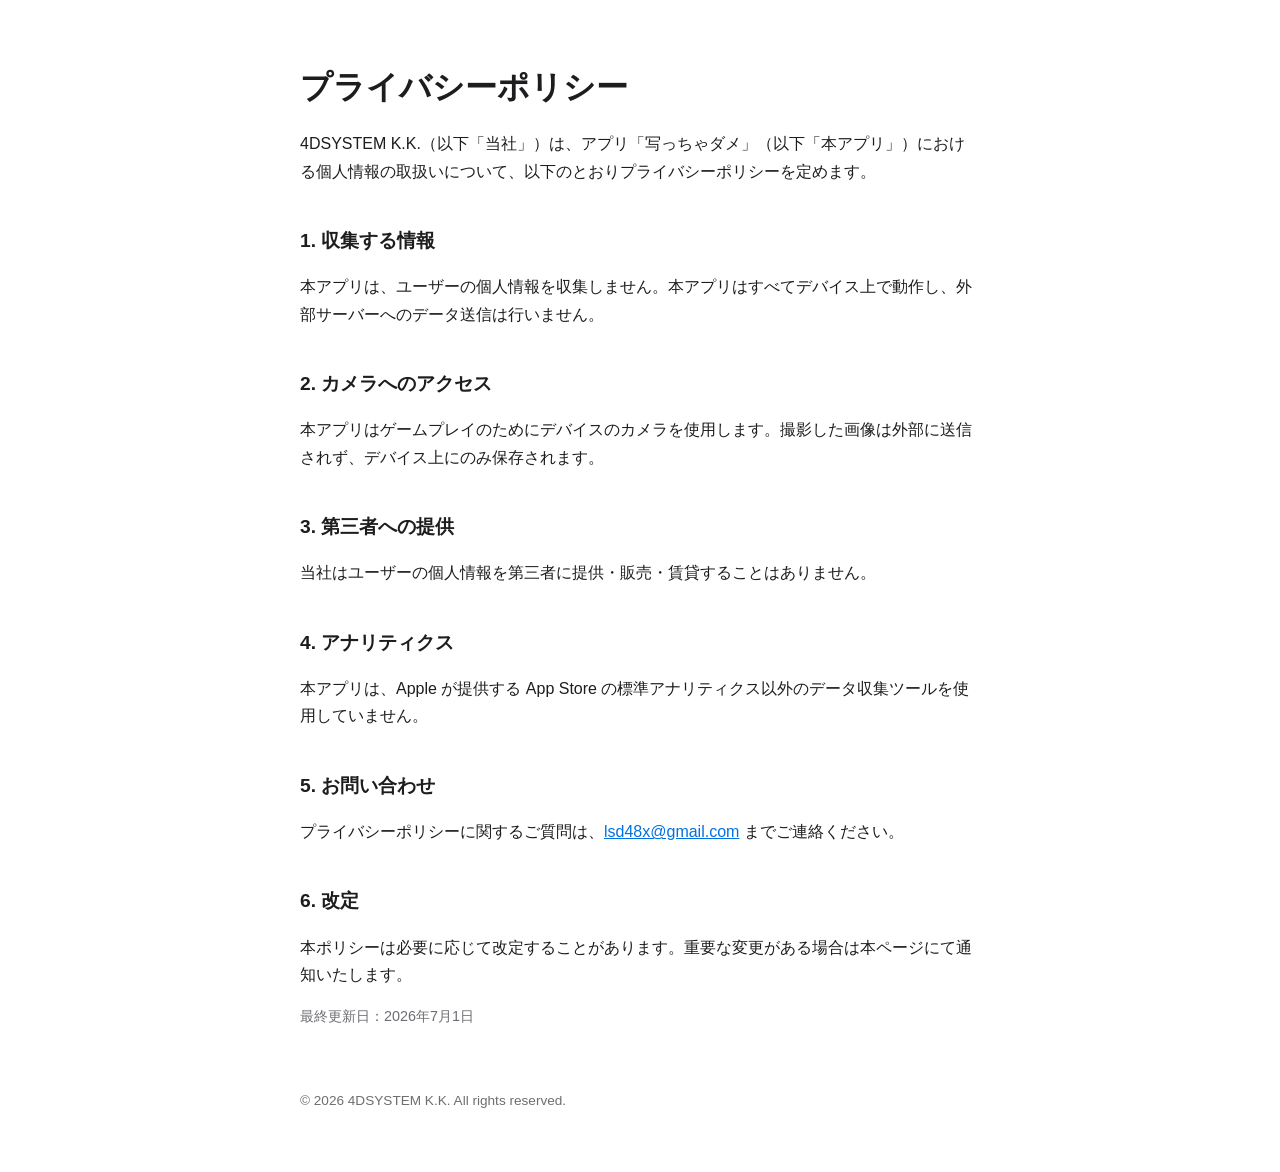
==== privacy/index.html @ 31fbf9aa "Add support and privacy policy pages" ====
<!DOCTYPE html>
<html lang="ja">
<head>
  <meta charset="UTF-8">
  <meta name="viewport" content="width=device-width, initial-scale=1.0">
  <title>プライバシーポリシー – 写っちゃダメ</title>
  <style>
    body { font-family: -apple-system, BlinkMacSystemFont, 'Helvetica Neue', sans-serif; max-width: 680px; margin: 60px auto; padding: 0 24px; color: #1d1d1f; line-height: 1.7; }
    h1 { font-size: 2rem; font-weight: 700; margin-bottom: 8px; }
    h2 { font-size: 1.2rem; font-weight: 600; margin-top: 40px; }
    footer { margin-top: 60px; font-size: 0.85rem; color: #6e6e73; }
  </style>
</head>
<body>
  <h1>プライバシーポリシー</h1>
  <p>4DSYSTEM K.K.（以下「当社」）は、アプリ「写っちゃダメ」（以下「本アプリ」）における個人情報の取扱いについて、以下のとおりプライバシーポリシーを定めます。</p>

  <h2>1. 収集する情報</h2>
  <p>本アプリは、ユーザーの個人情報を収集しません。本アプリはすべてデバイス上で動作し、外部サーバーへのデータ送信は行いません。</p>

  <h2>2. カメラへのアクセス</h2>
  <p>本アプリはゲームプレイのためにデバイスのカメラを使用します。撮影した画像は外部に送信されず、デバイス上にのみ保存されます。</p>

  <h2>3. 第三者への提供</h2>
  <p>当社はユーザーの個人情報を第三者に提供・販売・賃貸することはありません。</p>

  <h2>4. アナリティクス</h2>
  <p>本アプリは、Apple が提供する App Store の標準アナリティクス以外のデータ収集ツールを使用していません。</p>

  <h2>5. お問い合わせ</h2>
  <p>プライバシーポリシーに関するご質問は、<a href="mailto:lsd48x@gmail.com" style="color:#0071e3;">lsd48x@gmail.com</a> までご連絡ください。</p>

  <h2>6. 改定</h2>
  <p>本ポリシーは必要に応じて改定することがあります。重要な変更がある場合は本ページにて通知いたします。</p>

  <p style="color:#6e6e73; font-size:0.9rem;">最終更新日：2026年7月1日</p>

  <footer>
    <p>© 2026 4DSYSTEM K.K. All rights reserved.</p>
  </footer>
</body>
</html>
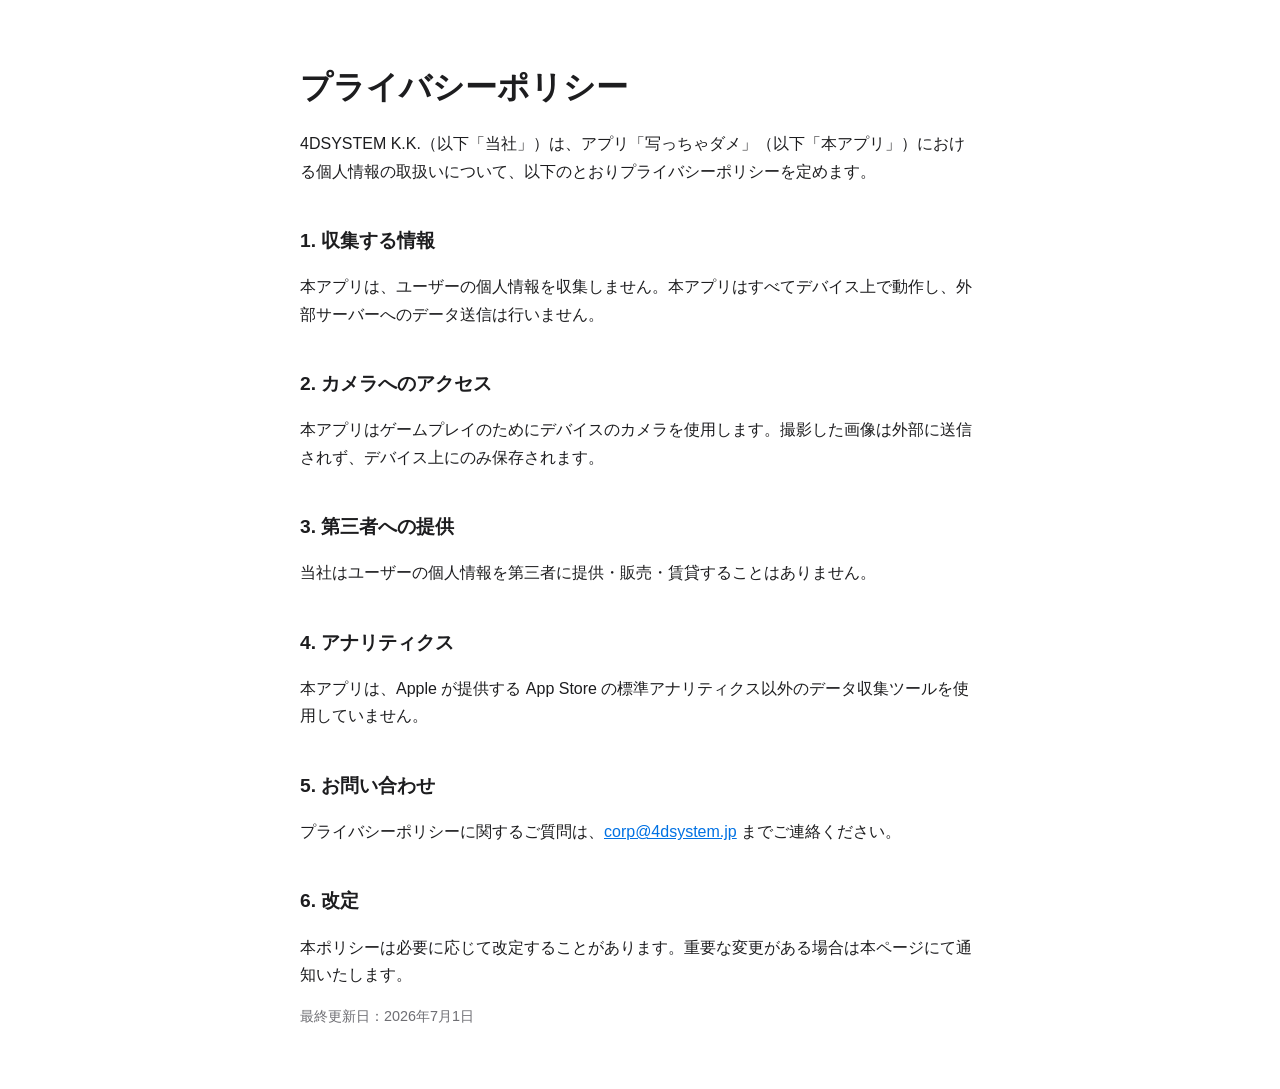
==== commit c04f4677: "Update index.html" ====
--- a/privacy/index.html
+++ b/privacy/index.html
@@ -28,15 +28,9 @@
   <p>本アプリは、Apple が提供する App Store の標準アナリティクス以外のデータ収集ツールを使用していません。</p>
 
   <h2>5. お問い合わせ</h2>
-  <p>プライバシーポリシーに関するご質問は、<a href="mailto:lsd48x@gmail.com" style="color:#0071e3;">lsd48x@gmail.com</a> までご連絡ください。</p>
+  <p>プライバシーポリシーに関するご質問は、<a href="mailto:corp@4dsystem.jp" style="color:#0071e3;">corp@4dsystem.jp</a> までご連絡ください。</p>
 
   <h2>6. 改定</h2>
   <p>本ポリシーは必要に応じて改定することがあります。重要な変更がある場合は本ページにて通知いたします。</p>
 
   <p style="color:#6e6e73; font-size:0.9rem;">最終更新日：2026年7月1日</p>
-
-  <footer>
-    <p>© 2026 4DSYSTEM K.K. All rights reserved.</p>
-  </footer>
-</body>
-</html>
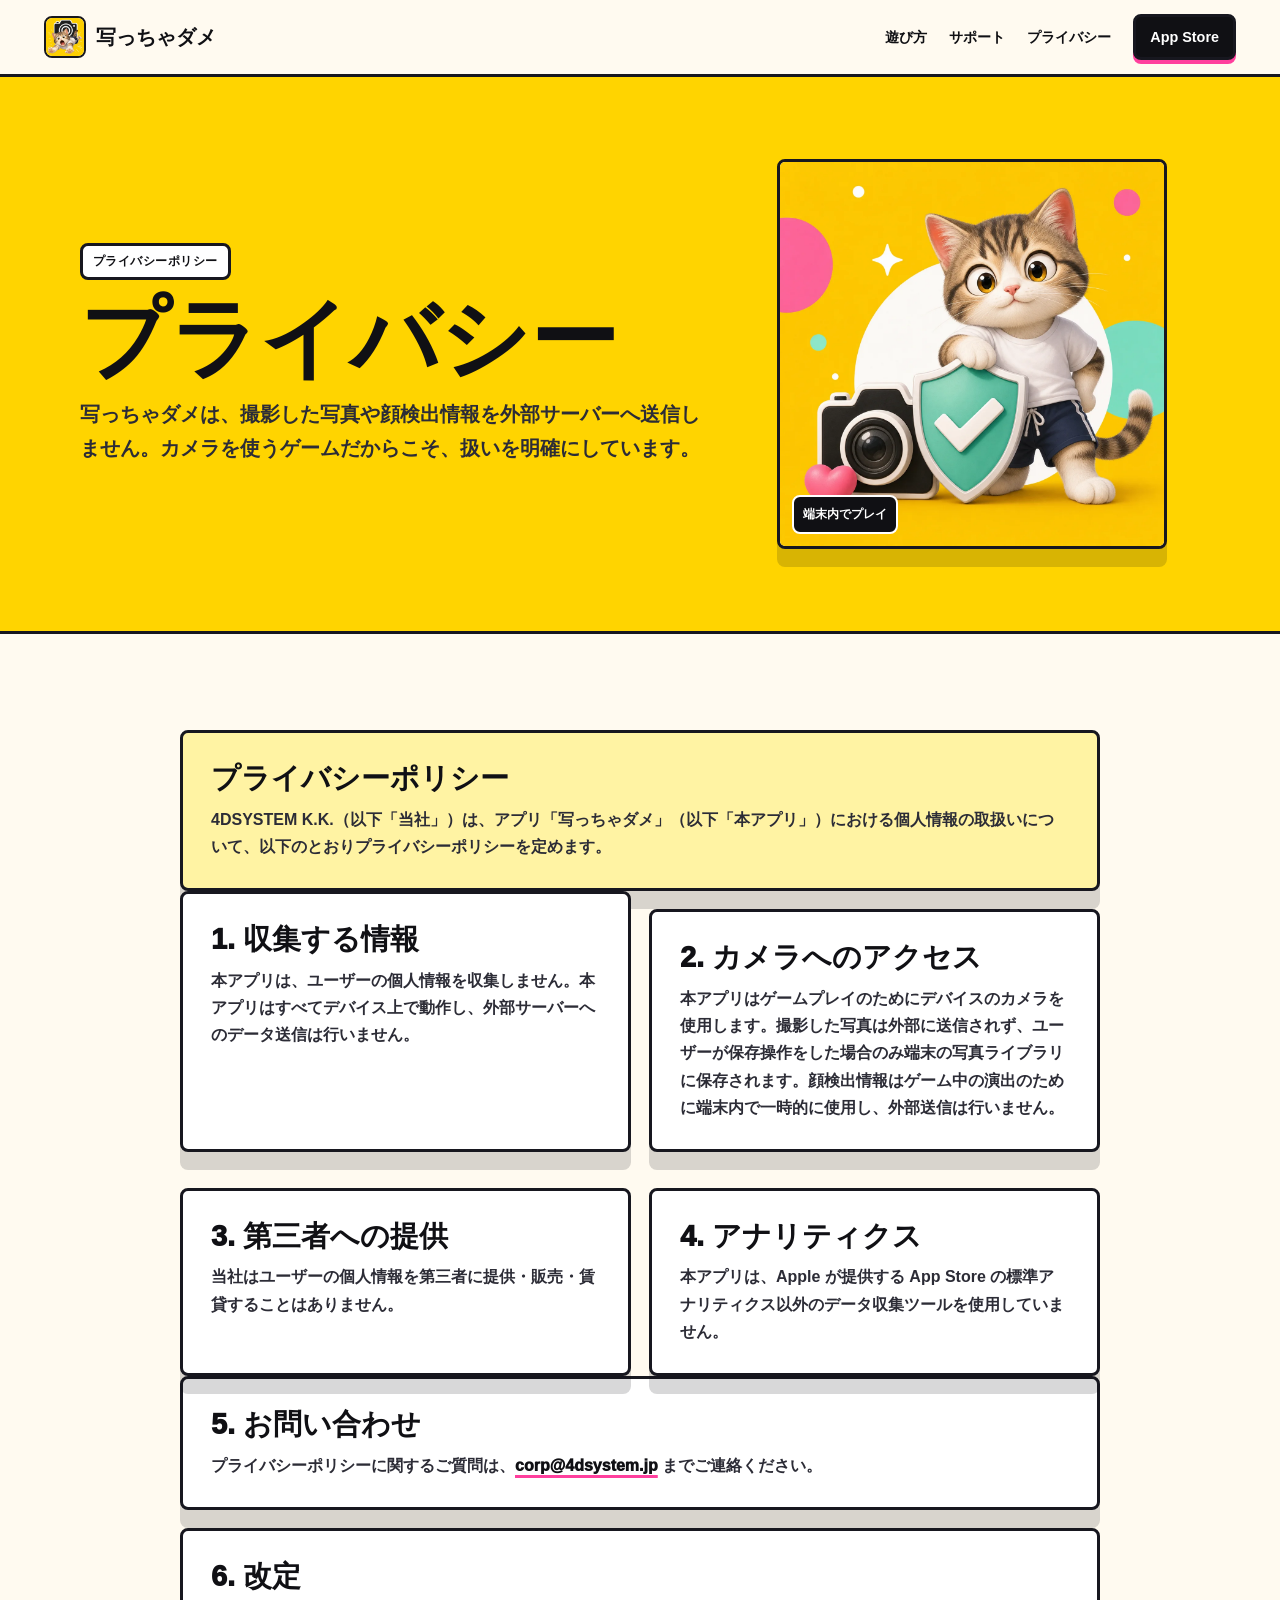
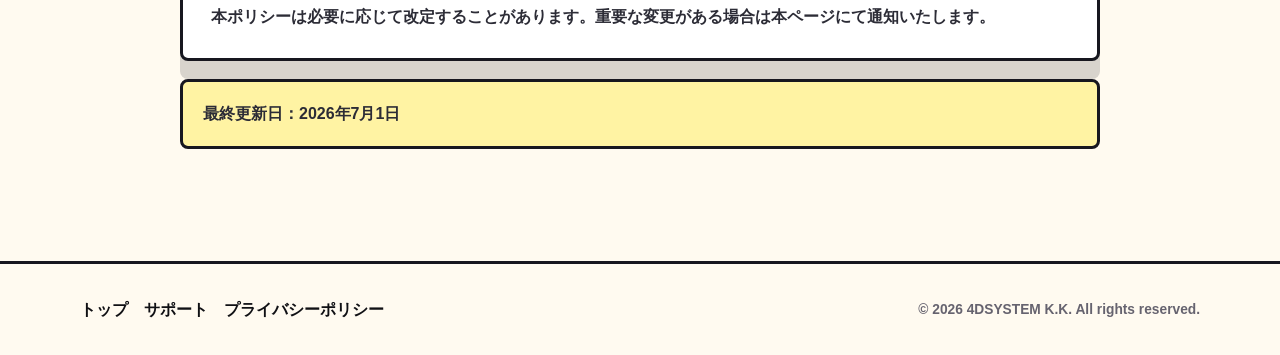
==== commit 46f52ac3: "Redesign official site" ====
--- a/privacy/index.html
+++ b/privacy/index.html
@@ -3,34 +3,92 @@
 <head>
   <meta charset="UTF-8">
   <meta name="viewport" content="width=device-width, initial-scale=1.0">
-  <title>プライバシーポリシー – 写っちゃダメ</title>
-  <style>
-    body { font-family: -apple-system, BlinkMacSystemFont, 'Helvetica Neue', sans-serif; max-width: 680px; margin: 60px auto; padding: 0 24px; color: #1d1d1f; line-height: 1.7; }
-    h1 { font-size: 2rem; font-weight: 700; margin-bottom: 8px; }
-    h2 { font-size: 1.2rem; font-weight: 600; margin-top: 40px; }
-    footer { margin-top: 60px; font-size: 0.85rem; color: #6e6e73; }
-  </style>
+  <title>プライバシーポリシー | 写っちゃダメ</title>
+  <meta name="description" content="写っちゃダメのプライバシーポリシーです。個人情報、カメラ、写真保存、アナリティクスの取扱いについて説明します。">
+  <link rel="icon" href="../assets/app-icon.png">
+  <link rel="stylesheet" href="../assets/site.css">
 </head>
 <body>
-  <h1>プライバシーポリシー</h1>
-  <p>4DSYSTEM K.K.（以下「当社」）は、アプリ「写っちゃダメ」（以下「本アプリ」）における個人情報の取扱いについて、以下のとおりプライバシーポリシーを定めます。</p>
+  <div class="site-shell">
+    <header class="site-header">
+      <a class="brand" href="../" aria-label="写っちゃダメ ホーム">
+        <img src="../assets/app-icon.webp" alt="">
+        <span>写っちゃダメ</span>
+      </a>
+      <nav class="site-nav" aria-label="サイト内ナビゲーション">
+        <a href="../#modes">遊び方</a>
+        <a href="../support/">サポート</a>
+        <a href="./">プライバシー</a>
+        <a class="download-link" href="https://apps.apple.com/app/id6785750044" target="_blank" rel="noopener">App Store</a>
+      </nav>
+    </header>
 
-  <h2>1. 収集する情報</h2>
-  <p>本アプリは、ユーザーの個人情報を収集しません。本アプリはすべてデバイス上で動作し、外部サーバーへのデータ送信は行いません。</p>
+    <main>
+      <section class="page-hero">
+        <div class="page-hero-grid">
+          <div>
+            <p class="eyebrow">プライバシーポリシー</p>
+            <h1>プライバシー</h1>
+            <p class="page-lead">写っちゃダメは、撮影した写真や顔検出情報を外部サーバーへ送信しません。カメラを使うゲームだからこそ、扱いを明確にしています。</p>
+          </div>
+          <div class="art-frame">
+            <img src="../assets/privacy-cat.webp" alt="カメラと盾を守る猫のイラスト">
+            <span class="art-label">端末内でプレイ</span>
+          </div>
+        </div>
+      </section>
 
-  <h2>2. カメラへのアクセス</h2>
-  <p>本アプリはゲームプレイのためにデバイスのカメラを使用します。撮影した画像は外部に送信されず、デバイス上にのみ保存されます。</p>
+      <section class="section">
+        <div class="content-flow">
+          <article class="panel yellow">
+            <h2>プライバシーポリシー</h2>
+            <p>4DSYSTEM K.K.（以下「当社」）は、アプリ「写っちゃダメ」（以下「本アプリ」）における個人情報の取扱いについて、以下のとおりプライバシーポリシーを定めます。</p>
+          </article>
 
-  <h2>3. 第三者への提供</h2>
-  <p>当社はユーザーの個人情報を第三者に提供・販売・賃貸することはありません。</p>
+          <div class="policy-grid">
+            <article class="panel">
+              <h2>1. 収集する情報</h2>
+              <p>本アプリは、ユーザーの個人情報を収集しません。本アプリはすべてデバイス上で動作し、外部サーバーへのデータ送信は行いません。</p>
+            </article>
+            <article class="panel">
+              <h2>2. カメラへのアクセス</h2>
+              <p>本アプリはゲームプレイのためにデバイスのカメラを使用します。撮影した写真は外部に送信されず、ユーザーが保存操作をした場合のみ端末の写真ライブラリに保存されます。顔検出情報はゲーム中の演出のために端末内で一時的に使用し、外部送信は行いません。</p>
+            </article>
+            <article class="panel">
+              <h2>3. 第三者への提供</h2>
+              <p>当社はユーザーの個人情報を第三者に提供・販売・賃貸することはありません。</p>
+            </article>
+            <article class="panel">
+              <h2>4. アナリティクス</h2>
+              <p>本アプリは、Apple が提供する App Store の標準アナリティクス以外のデータ収集ツールを使用していません。</p>
+            </article>
+          </div>
 
-  <h2>4. アナリティクス</h2>
-  <p>本アプリは、Apple が提供する App Store の標準アナリティクス以外のデータ収集ツールを使用していません。</p>
+          <article class="panel">
+            <h2>5. お問い合わせ</h2>
+            <p>プライバシーポリシーに関するご質問は、<a class="mail-link" href="mailto:corp@4dsystem.jp">corp@4dsystem.jp</a> までご連絡ください。</p>
+          </article>
 
-  <h2>5. お問い合わせ</h2>
-  <p>プライバシーポリシーに関するご質問は、<a href="mailto:corp@4dsystem.jp" style="color:#0071e3;">corp@4dsystem.jp</a> までご連絡ください。</p>
+          <article class="panel">
+            <h2>6. 改定</h2>
+            <p>本ポリシーは必要に応じて改定することがあります。重要な変更がある場合は本ページにて通知いたします。</p>
+          </article>
 
-  <h2>6. 改定</h2>
-  <p>本ポリシーは必要に応じて改定することがあります。重要な変更がある場合は本ページにて通知いたします。</p>
+          <p class="policy-note">最終更新日：2026年7月1日</p>
+        </div>
+      </section>
+    </main>
 
-  <p style="color:#6e6e73; font-size:0.9rem;">最終更新日：2026年7月1日</p>
+    <footer class="site-footer">
+      <div class="footer-inner">
+        <nav class="footer-links" aria-label="フッターナビゲーション">
+          <a href="../">トップ</a>
+          <a href="../support/">サポート</a>
+          <a href="./">プライバシーポリシー</a>
+        </nav>
+        <p class="footer-copy">© 2026 4DSYSTEM K.K. All rights reserved.</p>
+      </div>
+    </footer>
+  </div>
+</body>
+</html>
--- a/assets/site.css
+++ b/assets/site.css
@@ -0,0 +1,629 @@
+*, *::before, *::after {
+  box-sizing: border-box;
+}
+
+:root {
+  --yellow: #ffd400;
+  --yellow-soft: #fff3a3;
+  --ink: #101014;
+  --ink-2: #2c2c36;
+  --muted: #66636f;
+  --pink: #ff3f9d;
+  --mint: #73e2c3;
+  --paper: #fffaf0;
+  --white: #ffffff;
+  --line: #17171f;
+  --shadow: 0 18px 0 rgba(16, 16, 20, 0.16);
+}
+
+html {
+  scroll-behavior: smooth;
+}
+
+body {
+  margin: 0;
+  color: var(--ink);
+  background: var(--paper);
+  font-family: -apple-system, BlinkMacSystemFont, "Hiragino Sans", "Yu Gothic UI", "Yu Gothic", sans-serif;
+  line-height: 1.7;
+  -webkit-font-smoothing: antialiased;
+}
+
+img {
+  display: block;
+  max-width: 100%;
+}
+
+a {
+  color: inherit;
+}
+
+.site-shell {
+  min-height: 100svh;
+  overflow-x: hidden;
+}
+
+.site-header {
+  position: sticky;
+  top: 0;
+  z-index: 20;
+  display: flex;
+  align-items: center;
+  justify-content: space-between;
+  gap: 18px;
+  min-height: 74px;
+  padding: 14px clamp(18px, 4vw, 44px);
+  background: rgba(255, 250, 240, 0.9);
+  border-bottom: 3px solid var(--line);
+  backdrop-filter: blur(14px);
+}
+
+.brand {
+  display: inline-flex;
+  align-items: center;
+  gap: 10px;
+  min-width: 0;
+  font-weight: 950;
+  text-decoration: none;
+}
+
+.brand img {
+  width: 42px;
+  height: 42px;
+  border: 2px solid var(--line);
+  border-radius: 8px;
+}
+
+.brand span {
+  font-size: clamp(1rem, 2vw, 1.25rem);
+  line-height: 1.1;
+  white-space: nowrap;
+}
+
+.site-nav {
+  display: flex;
+  align-items: center;
+  gap: clamp(10px, 2.2vw, 22px);
+  font-size: 0.9rem;
+  font-weight: 900;
+}
+
+.site-nav a {
+  text-decoration: none;
+}
+
+.site-nav a:hover {
+  color: var(--pink);
+}
+
+.download-link {
+  display: inline-flex;
+  align-items: center;
+  min-height: 42px;
+  padding: 8px 14px;
+  color: var(--white);
+  background: var(--ink);
+  border: 3px solid var(--line);
+  border-radius: 8px;
+  box-shadow: 0 4px 0 var(--pink);
+}
+
+.hero {
+  position: relative;
+  min-height: 78svh;
+  display: grid;
+  align-items: center;
+  padding: clamp(54px, 8vw, 100px) clamp(20px, 5vw, 72px);
+  overflow: hidden;
+  background-color: var(--yellow);
+  border-bottom: 3px solid var(--line);
+}
+
+.hero::before {
+  content: "";
+  position: absolute;
+  inset: 0;
+  background-image: linear-gradient(90deg, rgba(255, 212, 0, 0.96) 0%, rgba(255, 212, 0, 0.86) 42%, rgba(255, 212, 0, 0.12) 72%),
+    url("hero-cat.webp");
+  background-repeat: no-repeat;
+  background-position: center;
+  background-size: cover;
+}
+
+.hero-content {
+  position: relative;
+  z-index: 1;
+  width: min(680px, 100%);
+}
+
+.eyebrow {
+  display: inline-flex;
+  align-items: center;
+  min-height: 34px;
+  margin: 0 0 18px;
+  padding: 5px 10px;
+  color: var(--ink);
+  background: var(--white);
+  border: 3px solid var(--line);
+  border-radius: 8px;
+  font-size: 0.78rem;
+  font-weight: 950;
+  letter-spacing: 0.04em;
+  text-transform: uppercase;
+}
+
+.hero h1,
+.page-hero h1 {
+  margin: 0;
+  color: var(--ink);
+  font-size: clamp(3.1rem, 12vw, 7.4rem);
+  font-weight: 950;
+  letter-spacing: 0;
+  line-height: 0.93;
+}
+
+.hero h1 span {
+  display: block;
+  color: var(--pink);
+  -webkit-text-stroke: 2px var(--ink);
+  text-shadow: 5px 5px 0 var(--white);
+}
+
+.hero-lead {
+  max-width: 560px;
+  margin: 24px 0 0;
+  color: var(--ink-2);
+  font-size: clamp(1.08rem, 2.2vw, 1.35rem);
+  font-weight: 850;
+}
+
+.hero-actions,
+.button-row {
+  display: flex;
+  flex-wrap: wrap;
+  gap: 12px;
+  margin-top: 30px;
+}
+
+.button {
+  display: inline-flex;
+  align-items: center;
+  justify-content: center;
+  min-height: 50px;
+  padding: 12px 18px;
+  border: 3px solid var(--line);
+  border-radius: 8px;
+  font-weight: 950;
+  text-decoration: none;
+  box-shadow: 0 5px 0 var(--line);
+}
+
+.button.primary {
+  color: var(--white);
+  background: var(--ink);
+}
+
+.button.secondary {
+  color: var(--ink);
+  background: var(--mint);
+}
+
+.button:hover {
+  transform: translateY(2px);
+  box-shadow: 0 3px 0 var(--line);
+}
+
+.mini-proof {
+  display: grid;
+  grid-template-columns: auto 1fr;
+  gap: 14px;
+  align-items: center;
+  width: min(430px, 100%);
+  margin-top: 26px;
+  padding: 12px;
+  background: rgba(255, 255, 255, 0.86);
+  border: 3px solid var(--line);
+  border-radius: 8px;
+}
+
+.mini-proof img {
+  width: 58px;
+  height: 58px;
+  border-radius: 8px;
+  border: 2px solid var(--line);
+}
+
+.mini-proof p {
+  margin: 0;
+  font-size: 0.88rem;
+  font-weight: 850;
+  line-height: 1.45;
+}
+
+.section {
+  padding: clamp(58px, 8vw, 96px) clamp(20px, 5vw, 72px);
+}
+
+.section.yellow {
+  background: var(--yellow);
+  border-top: 3px solid var(--line);
+  border-bottom: 3px solid var(--line);
+}
+
+.section.dark {
+  color: var(--white);
+  background: var(--ink);
+}
+
+.section-inner {
+  width: min(1120px, 100%);
+  margin: 0 auto;
+}
+
+.section-head {
+  display: grid;
+  grid-template-columns: minmax(0, 0.9fr) minmax(240px, 0.55fr);
+  gap: clamp(24px, 5vw, 70px);
+  align-items: end;
+  margin-bottom: 34px;
+}
+
+.section-kicker {
+  margin: 0 0 8px;
+  color: var(--pink);
+  font-size: 0.8rem;
+  font-weight: 950;
+  letter-spacing: 0.08em;
+  text-transform: uppercase;
+}
+
+.section-title {
+  margin: 0;
+  font-size: clamp(2rem, 5vw, 3.6rem);
+  font-weight: 950;
+  letter-spacing: 0;
+  line-height: 1.05;
+}
+
+.section-copy {
+  margin: 0;
+  color: var(--muted);
+  font-size: 1rem;
+  font-weight: 750;
+}
+
+.dark .section-copy {
+  color: #d8d3c8;
+}
+
+.mode-grid,
+.feature-grid,
+.faq-grid,
+.policy-grid {
+  display: grid;
+  gap: 18px;
+}
+
+.mode-grid {
+  grid-template-columns: repeat(2, minmax(0, 1fr));
+}
+
+.feature-grid {
+  grid-template-columns: repeat(4, minmax(0, 1fr));
+}
+
+.faq-grid,
+.policy-grid {
+  grid-template-columns: repeat(2, minmax(0, 1fr));
+}
+
+.panel {
+  min-width: 0;
+  padding: clamp(20px, 3vw, 28px);
+  background: var(--white);
+  border: 3px solid var(--line);
+  border-radius: 8px;
+  box-shadow: var(--shadow);
+}
+
+.panel.pink {
+  background: #ffe4f1;
+}
+
+.panel.mint {
+  background: #dbfff5;
+}
+
+.panel.yellow {
+  background: var(--yellow-soft);
+}
+
+.panel h3,
+.panel h2 {
+  margin: 0 0 10px;
+  font-size: clamp(1.25rem, 2.7vw, 1.8rem);
+  font-weight: 950;
+  line-height: 1.2;
+}
+
+.panel p {
+  margin: 0;
+  color: var(--ink-2);
+  font-weight: 750;
+}
+
+.feature-grid .panel {
+  box-shadow: none;
+}
+
+.feature-icon {
+  display: inline-flex;
+  align-items: center;
+  justify-content: center;
+  width: 46px;
+  height: 46px;
+  margin-bottom: 12px;
+  color: var(--white);
+  background: var(--ink);
+  border-radius: 8px;
+  font-weight: 950;
+}
+
+.art-band {
+  display: grid;
+  grid-template-columns: minmax(0, 1fr) minmax(250px, 390px);
+  gap: clamp(22px, 5vw, 56px);
+  align-items: center;
+}
+
+.art-frame {
+  position: relative;
+  overflow: hidden;
+  background: var(--white);
+  border: 3px solid var(--line);
+  border-radius: 8px;
+  box-shadow: var(--shadow);
+}
+
+.art-frame img {
+  width: 100%;
+  aspect-ratio: 1 / 1;
+  object-fit: cover;
+}
+
+.art-frame.wide img {
+  aspect-ratio: 4 / 3;
+}
+
+.art-label {
+  position: absolute;
+  left: 12px;
+  bottom: 12px;
+  max-width: calc(100% - 24px);
+  padding: 7px 9px;
+  color: var(--white);
+  background: var(--ink);
+  border: 2px solid var(--white);
+  border-radius: 8px;
+  font-size: 0.78rem;
+  font-weight: 950;
+}
+
+.steps {
+  display: grid;
+  grid-template-columns: repeat(3, minmax(0, 1fr));
+  gap: 18px;
+  counter-reset: step;
+}
+
+.step {
+  position: relative;
+  min-height: 180px;
+  padding: 26px 22px 22px;
+  color: var(--white);
+  background: var(--ink);
+  border: 3px solid var(--line);
+  border-radius: 8px;
+}
+
+.step::before {
+  counter-increment: step;
+  content: counter(step);
+  display: inline-flex;
+  align-items: center;
+  justify-content: center;
+  width: 42px;
+  height: 42px;
+  margin-bottom: 16px;
+  color: var(--ink);
+  background: var(--yellow);
+  border: 3px solid var(--white);
+  border-radius: 8px;
+  font-weight: 950;
+}
+
+.step h3 {
+  margin: 0 0 8px;
+  font-size: 1.25rem;
+  line-height: 1.25;
+}
+
+.step p {
+  margin: 0;
+  color: #e9e4db;
+  font-weight: 720;
+}
+
+.page-hero {
+  padding: clamp(46px, 7vw, 82px) clamp(20px, 5vw, 72px);
+  background: var(--yellow);
+  border-bottom: 3px solid var(--line);
+}
+
+.page-hero h1 {
+  font-size: clamp(2.8rem, 8vw, 5.5rem);
+}
+
+.page-hero-grid {
+  display: grid;
+  grid-template-columns: minmax(0, 0.95fr) minmax(250px, 390px);
+  gap: clamp(26px, 5vw, 68px);
+  align-items: center;
+  width: min(1120px, 100%);
+  margin: 0 auto;
+}
+
+.page-lead {
+  max-width: 640px;
+  margin: 18px 0 0;
+  color: var(--ink-2);
+  font-size: clamp(1.05rem, 2vw, 1.24rem);
+  font-weight: 820;
+}
+
+.content-flow {
+  width: min(920px, 100%);
+  margin: 0 auto;
+}
+
+.content-flow .panel + .panel,
+.content-flow .policy-note {
+  margin-top: 18px;
+}
+
+.policy-note {
+  padding: 18px 20px;
+  color: var(--ink-2);
+  background: var(--yellow-soft);
+  border: 3px solid var(--line);
+  border-radius: 8px;
+  font-weight: 800;
+}
+
+.site-footer {
+  padding: 32px clamp(20px, 5vw, 72px);
+  background: var(--paper);
+  border-top: 3px solid var(--line);
+}
+
+.footer-inner {
+  display: flex;
+  align-items: center;
+  justify-content: space-between;
+  gap: 20px;
+  width: min(1120px, 100%);
+  margin: 0 auto;
+}
+
+.footer-links {
+  display: flex;
+  flex-wrap: wrap;
+  gap: 16px;
+  font-weight: 900;
+}
+
+.footer-links a {
+  text-decoration: none;
+}
+
+.footer-copy {
+  margin: 0;
+  color: var(--muted);
+  font-size: 0.86rem;
+  font-weight: 750;
+}
+
+.mail-link {
+  color: var(--ink);
+  font-weight: 950;
+  text-decoration-color: var(--pink);
+  text-decoration-thickness: 3px;
+  text-underline-offset: 4px;
+}
+
+@media (max-width: 860px) {
+  .site-header {
+    position: relative;
+    flex-wrap: wrap;
+  }
+
+  .site-nav {
+    width: 100%;
+    justify-content: space-between;
+  }
+
+  .hero {
+    min-height: calc(100svh - 230px);
+    align-items: end;
+    padding-top: 180px;
+  }
+
+  .hero::before {
+    background-image: linear-gradient(180deg, rgba(255, 212, 0, 0.1) 0%, rgba(255, 212, 0, 0.96) 38%, var(--yellow) 62%),
+      url("hero-cat.webp");
+    background-position: center, 62% top;
+    background-size: cover, auto 38%;
+  }
+
+  .section-head,
+  .art-band,
+  .page-hero-grid {
+    grid-template-columns: 1fr;
+  }
+
+  .mode-grid,
+  .feature-grid,
+  .faq-grid,
+  .policy-grid,
+  .steps {
+    grid-template-columns: 1fr;
+  }
+
+  .footer-inner {
+    align-items: flex-start;
+    flex-direction: column;
+  }
+}
+
+@media (max-width: 520px) {
+  .site-nav {
+    align-items: stretch;
+    display: grid;
+    grid-template-columns: 1fr 1fr;
+  }
+
+  .download-link {
+    grid-column: 1 / -1;
+    justify-content: center;
+  }
+
+  .button-row {
+    flex-direction: column;
+  }
+
+  .hero-actions {
+    display: grid;
+    grid-template-columns: 1fr 1fr;
+    gap: 10px;
+  }
+
+  .hero-actions .button {
+    width: auto;
+    min-height: 48px;
+    padding: 10px 8px;
+    font-size: 0.88rem;
+  }
+
+  .button-row .button {
+    width: 100%;
+  }
+
+  .hero h1 span {
+    -webkit-text-stroke: 1px var(--ink);
+    text-shadow: 3px 3px 0 var(--white);
+  }
+
+  .mini-proof {
+    display: none;
+  }
+}
